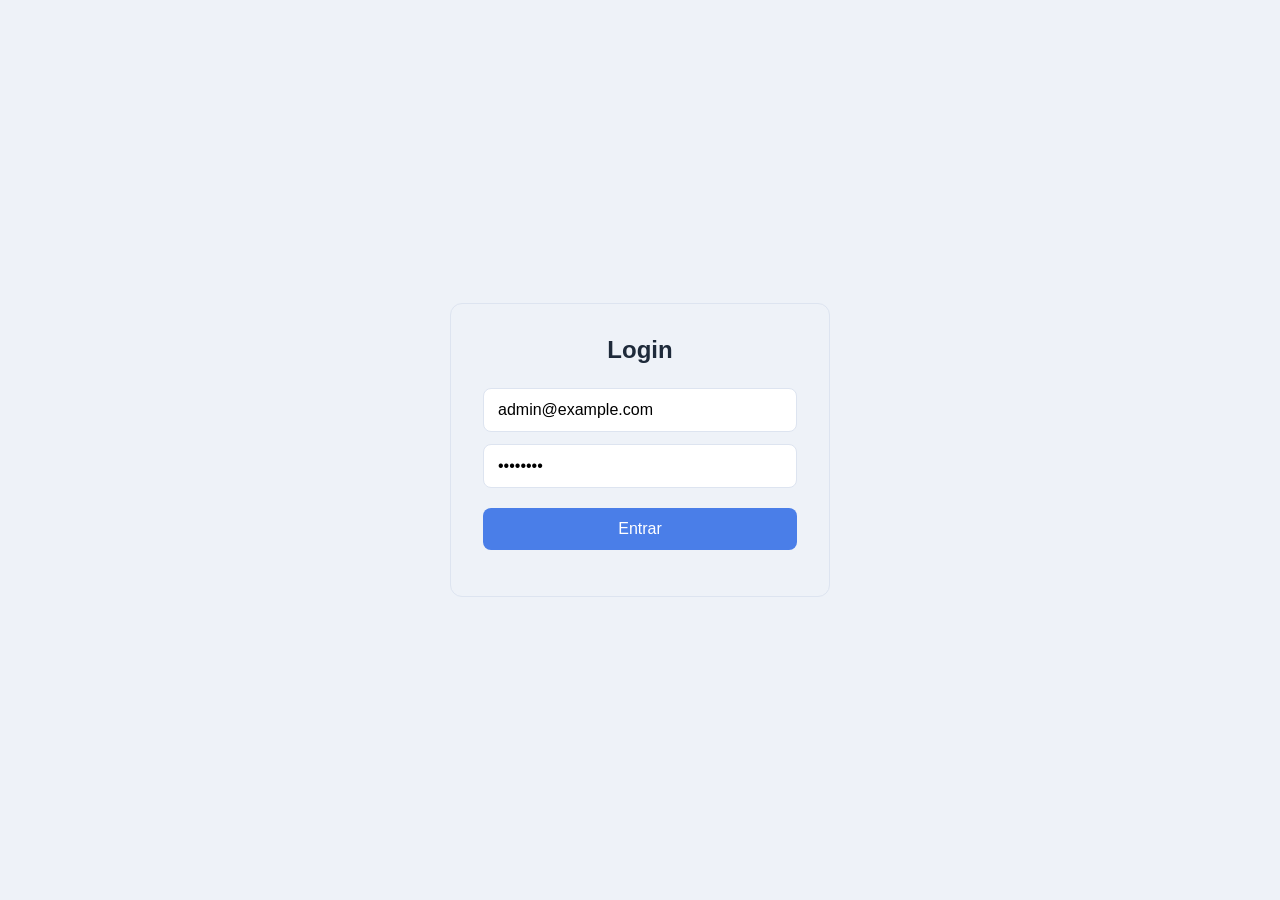
==== static/index.html @ 81b96a22 "feat: initial commit — Maggiore IA WebUI FastAPI backend com proxy para Ollama, autenticação JWT e f" ====
<!DOCTYPE html>
<html lang="pt-BR">
<head>
  <meta charset="UTF-8">
  <meta name="viewport" content="width=device-width, initial-scale=1.0">
  <title>SaaS IA — Chat</title>
  <link rel="stylesheet" href="/static/css/style.css">
</head>
<body>
  <div id="app">
    <div id="login-section">
      <div class="login-box">
        <h2>Login</h2>
        <form id="login-form">
          <input type="email" id="email" placeholder="Email" value="admin@example.com" required>
          <input type="password" id="password" placeholder="Senha" value="admin123" required>
          <button type="submit">Entrar</button>
        </form>
        <p id="login-error" class="login-error"></p>
      </div>
    </div>

    <div id="chat-section">
      <header class="app-header">
        <h1>SaaS IA — Chat</h1>
        <div class="user-info">
          <span>Logado como <strong id="user-email"></strong></span>
          <button type="button" id="logout">Sair</button>
        </div>
      </header>

      <main class="chat-main">
        <div class="chat-toolbar">
          <label>
            Modelo:
            <select id="model-select"></select>
          </label>
          <label>
            Temperatura:
            <input type="range" id="temperature-slider" min="0" max="1" step="0.1" value="0.7">
            <span id="temp-value">0.7</span>
          </label>
        </div>

        <div id="chat-log"></div>

        <p id="thinking" class="thinking" style="display: none;">IA está respondendo…</p>
        <p id="api-error" class="api-error"></p>

        <div class="chat-input-area">
          <form id="chat-form">
            <textarea id="message-input" placeholder="Digite sua mensagem..." rows="1"></textarea>
            <button type="submit" id="btn-enviar">Enviar</button>
          </form>
        </div>
      </main>
    </div>
  </div>

  <script src="/static/js/app.js"></script>
</body>
</html>
---- static/css/style.css ----
/* Layout legado (index.html) — mantido para compatibilidade */
:root {
  --bg-main: #eef2f8;
  --bg-sidebar: #f7f7f8;
  --bg-msg-user: #c7d8f8;
  --bg-msg-assistant: #eef2f8;
  --border: #dde4f0;
  --text: #1e2a3a;
  --text-muted: #6b7b96;
  --accent: #4a7ee8;
  --accent-hover: #3366d6;
  --input-bg: #ffffff;
}

* {
  box-sizing: border-box;
}

body {
  margin: 0;
  font-family: -apple-system, BlinkMacSystemFont, 'Segoe UI', Roboto, sans-serif;
  background: var(--bg-main);
  color: var(--text);
  min-height: 100vh;
  overflow-x: hidden;
}

/* Header */
.app-header {
  display: flex;
  align-items: center;
  justify-content: space-between;
  padding: 12px 20px;
  border-bottom: 1px solid var(--border);
  background: var(--bg-main);
}

.app-header h1 {
  margin: 0;
  font-size: 1.25rem;
  font-weight: 600;
}

.app-header .user-info {
  display: flex;
  align-items: center;
  gap: 12px;
}

.app-header .user-info span {
  color: var(--text-muted);
  font-size: 0.9rem;
}

.app-header button {
  padding: 6px 14px;
  border: 1px solid var(--border);
  border-radius: 6px;
  background: transparent;
  cursor: pointer;
  font-size: 0.9rem;
}

.app-header button:hover {
  background: var(--bg-msg-user);
}

/* Login */
#login-section {
  display: flex;
  flex-direction: column;
  align-items: center;
  justify-content: center;
  min-height: 100vh;
  padding: 24px;
}

.login-box {
  width: 100%;
  max-width: 380px;
  padding: 32px;
  border: 1px solid var(--border);
  border-radius: 12px;
  background: var(--bg-main);
}

.login-box h2 {
  margin: 0 0 24px;
  font-size: 1.5rem;
  text-align: center;
}

.login-box input {
  width: 100%;
  padding: 12px 14px;
  margin-bottom: 12px;
  border: 1px solid var(--border);
  border-radius: 8px;
  font-size: 1rem;
}

.login-box input:focus {
  outline: none;
  border-color: var(--accent);
}

.login-box button {
  width: 100%;
  padding: 12px;
  margin-top: 8px;
  border: none;
  border-radius: 8px;
  background: var(--accent);
  color: white;
  font-size: 1rem;
  font-weight: 500;
  cursor: pointer;
}

.login-box button:hover {
  background: var(--accent-hover);
}

.login-box .login-error {
  margin-top: 12px;
  color: #c41e3a;
  font-size: 0.9rem;
}

/* Chat layout */
#chat-section {
  display: flex;
  flex-direction: column;
  height: 100vh;
  overflow: hidden;
}

.chat-main {
  flex: 1;
  display: flex;
  flex-direction: column;
  min-height: 0;
  max-width: 768px;
  margin: 0 auto;
  width: 100%;
  padding: 0 24px;
  overflow: hidden;
}

.chat-toolbar {
  display: flex;
  align-items: center;
  gap: 20px;
  padding: 12px 0;
  border-bottom: 1px solid var(--border);
  flex-wrap: wrap;
}

.chat-toolbar label {
  display: flex;
  align-items: center;
  gap: 8px;
  font-size: 0.9rem;
}

.chat-toolbar select {
  padding: 6px 10px;
  border: 1px solid var(--border);
  border-radius: 6px;
  font-size: 0.9rem;
}

.chat-toolbar input[type="range"] {
  width: 100px;
}

#chat-log {
  flex: 1;
  min-height: 0;
  overflow-y: auto;
  overflow-x: hidden;
  padding: 24px 0;
}

.chat-msg {
  display: flex;
  flex-direction: column;
  padding: 16px 0;
  border-bottom: 1px solid var(--border);
}

.chat-msg:last-child {
  border-bottom: none;
}

.chat-msg.user {
  background: var(--bg-msg-user);
  margin: 0 -24px;
  padding: 16px 24px;
}

.chat-msg strong {
  font-size: 0.85rem;
  color: var(--text-muted);
  margin-bottom: 6px;
}

.chat-msg .content {
  white-space: pre-wrap;
  word-wrap: break-word;
  overflow-wrap: break-word;
  line-height: 1.5;
  max-width: 100%;
}

.thinking {
  padding: 8px 0;
  color: var(--text-muted);
  font-style: italic;
  font-size: 0.9rem;
}

.api-error {
  color: #c41e3a;
  font-size: 0.9rem;
  padding: 8px 0;
}

.chat-input-area {
  padding: 20px 0 24px;
  border-top: 1px solid var(--border);
}

.chat-input-area form {
  display: flex;
  gap: 12px;
  align-items: flex-end;
}

.chat-input-area textarea {
  flex: 1;
  min-height: 52px;
  max-height: 200px;
  padding: 12px 16px;
  border: 1px solid var(--border);
  border-radius: 12px;
  font-size: 1rem;
  font-family: inherit;
  resize: none;
}

.chat-input-area textarea:focus {
  outline: none;
  border-color: var(--accent);
}

.chat-input-area button {
  padding: 12px 24px;
  border: none;
  border-radius: 12px;
  background: var(--accent);
  color: white;
  font-size: 1rem;
  font-weight: 500;
  cursor: pointer;
}

.chat-input-area button:hover:not(:disabled) {
  background: var(--accent-hover);
}

.chat-input-area button:disabled {
  opacity: 0.6;
  cursor: not-allowed;
}
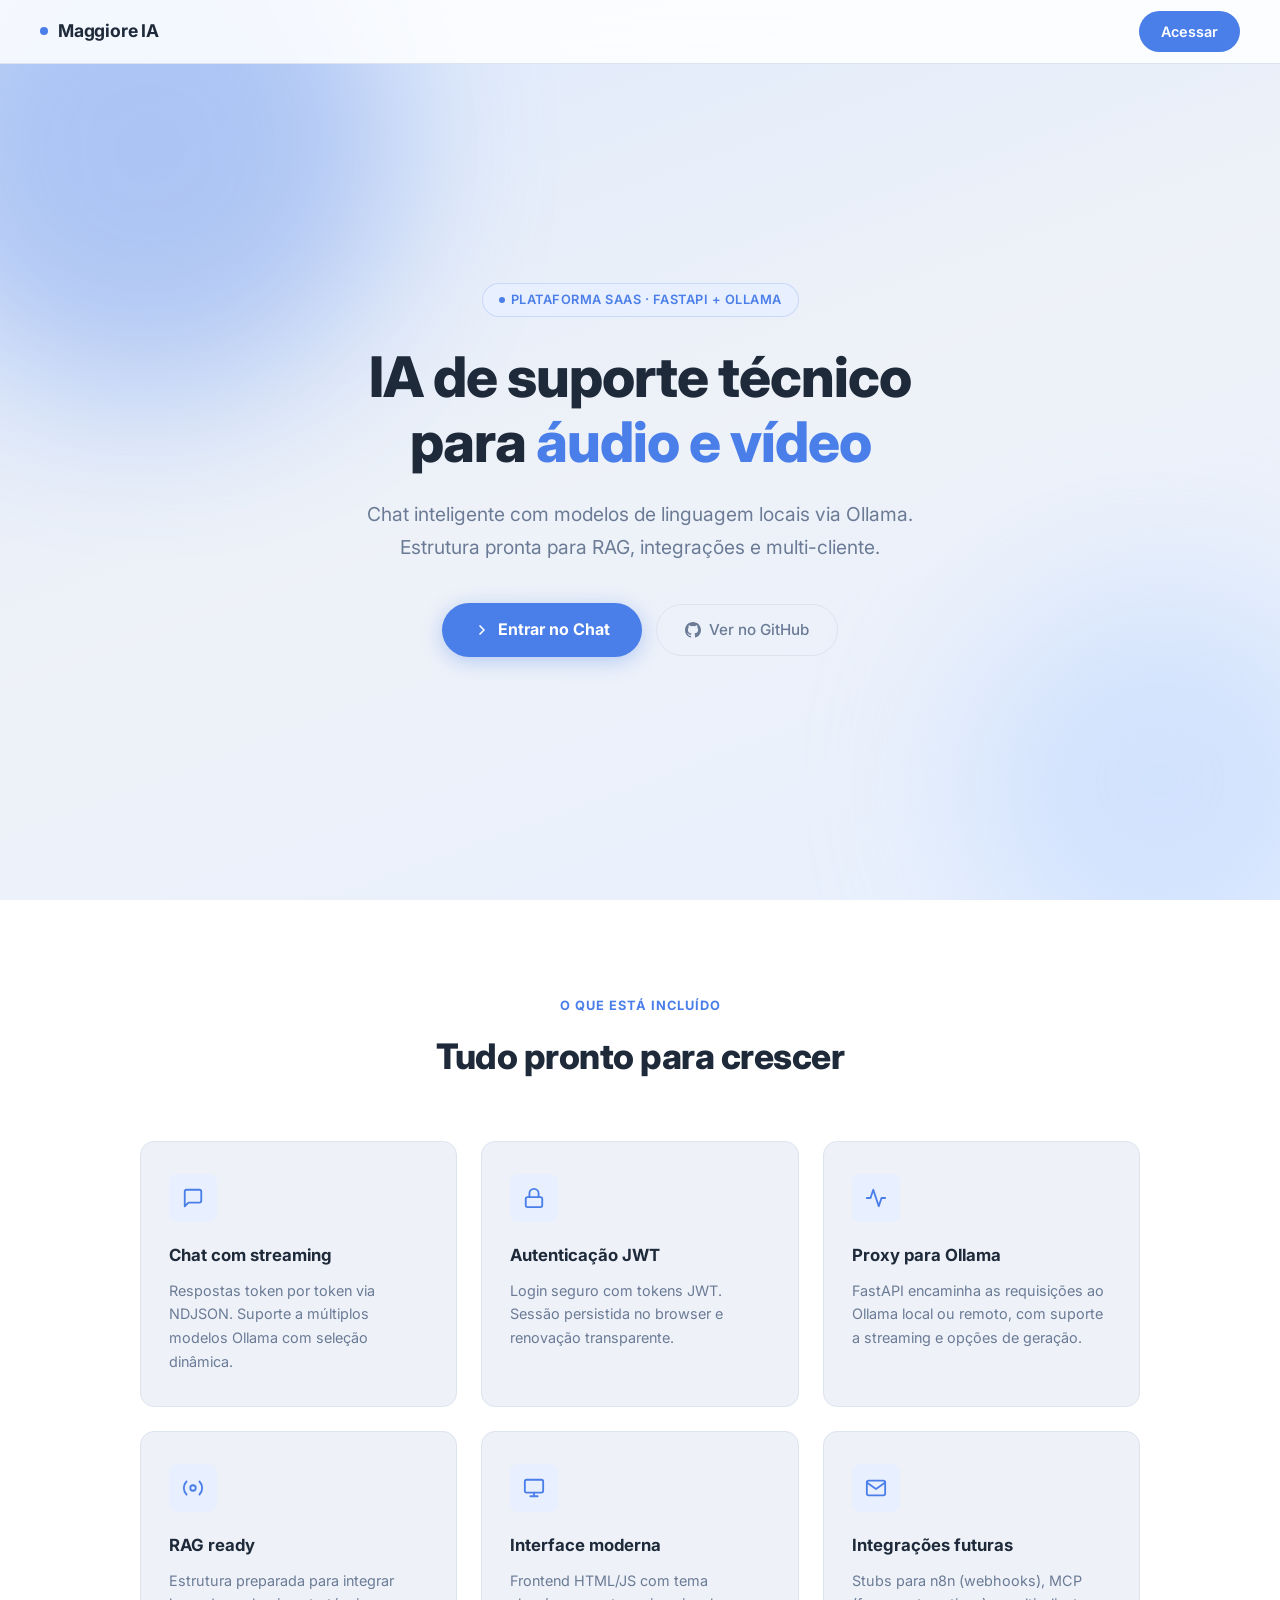
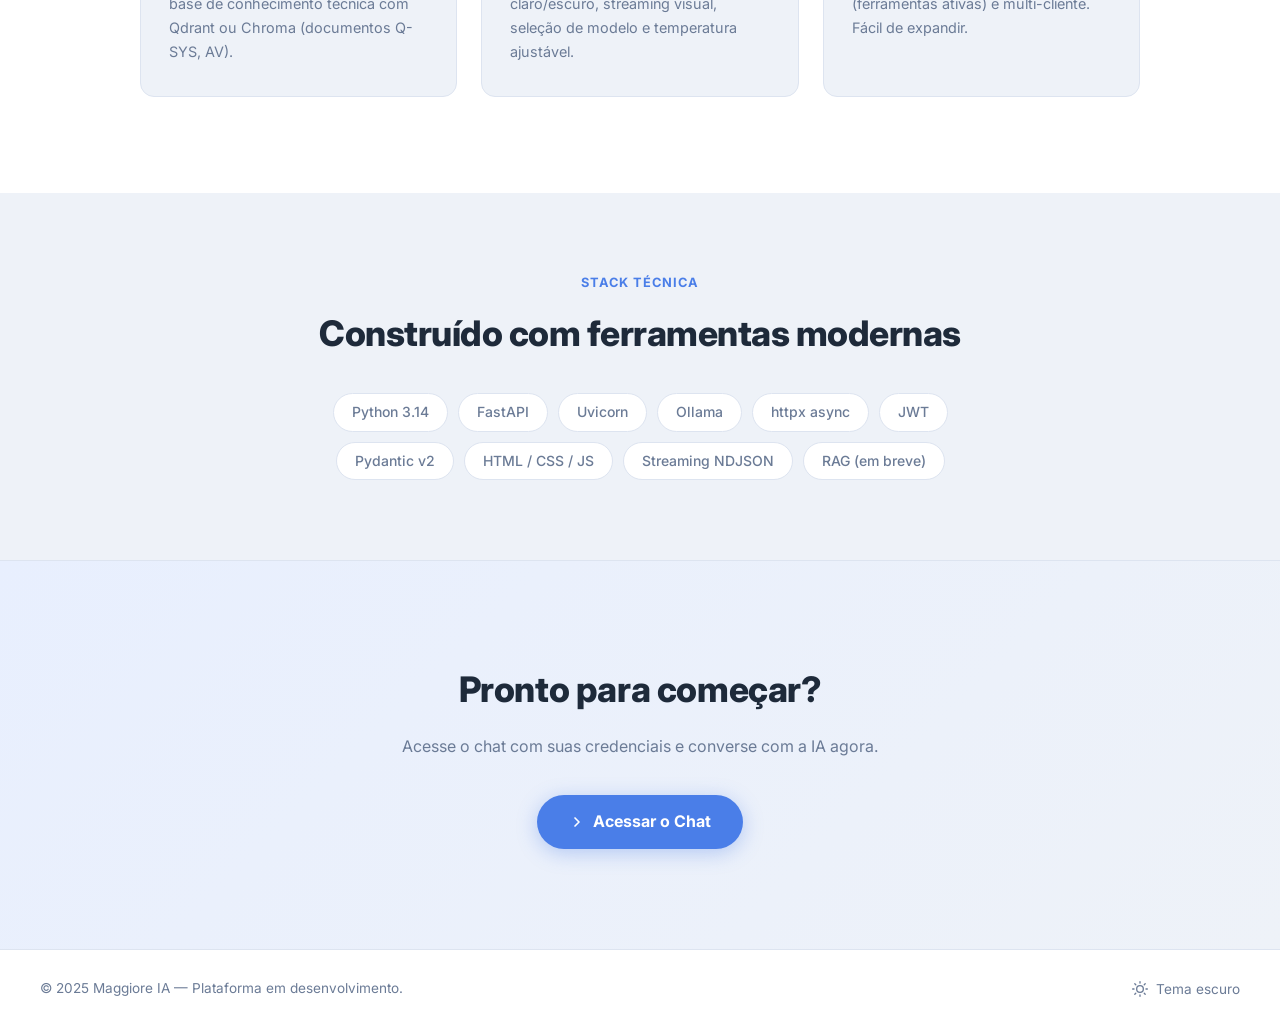
==== commit 8a57ccd0: "feat: textarea auto-expand e landing page - Textarea do chat expande automaticamente conforme o cont" ====
--- a/static/index.html
+++ b/static/index.html
@@ -3,60 +3,547 @@
 <head>
   <meta charset="UTF-8">
   <meta name="viewport" content="width=device-width, initial-scale=1.0">
-  <title>SaaS IA — Chat</title>
-  <link rel="stylesheet" href="/static/css/style.css">
+  <title>Maggiore IA — Suporte Técnico Inteligente</title>
+  <link rel="stylesheet" href="/static/css/base.css">
+  <style>
+    /* ── Landing exclusivo ── */
+    body {
+      background: var(--bg-page);
+      overflow-x: hidden;
+    }
+
+    /* Aplica tema salvo antes de renderizar */
+
+    /* ── Navbar ── */
+    .lp-nav {
+      position: fixed;
+      top: 0; left: 0; right: 0;
+      z-index: 100;
+      display: flex;
+      align-items: center;
+      justify-content: space-between;
+      padding: 0 40px;
+      height: 64px;
+      background: rgba(255,255,255,0.85);
+      backdrop-filter: blur(12px);
+      border-bottom: 1px solid var(--border);
+    }
+
+    [data-theme="dark"] .lp-nav {
+      background: rgba(31, 41, 55, 0.85);
+    }
+
+    .lp-nav-logo {
+      font-size: 1.1rem;
+      font-weight: 700;
+      color: var(--text);
+      letter-spacing: -0.2px;
+      display: flex;
+      align-items: center;
+      gap: 10px;
+    }
+
+    .lp-nav-logo .logo-dot {
+      width: 8px;
+      height: 8px;
+      border-radius: 50%;
+      background: var(--accent);
+      display: inline-block;
+    }
+
+    .lp-nav a.btn-nav {
+      padding: 9px 22px;
+      border-radius: var(--radius-full);
+      background: var(--accent);
+      color: white;
+      font-size: 0.9rem;
+      font-weight: 600;
+      text-decoration: none;
+      transition: background 0.2s, transform 0.1s;
+    }
+
+    .lp-nav a.btn-nav:hover {
+      background: var(--accent-hover);
+    }
+
+    /* ── Hero ── */
+    .lp-hero {
+      min-height: 100vh;
+      display: flex;
+      align-items: center;
+      justify-content: center;
+      text-align: center;
+      padding: 100px 24px 60px;
+      background: linear-gradient(160deg, #dce8fc 0%, var(--bg-page) 50%, #e8f0fe 100%);
+      position: relative;
+      overflow: hidden;
+    }
+
+    [data-theme="dark"] .lp-hero {
+      background: linear-gradient(160deg, #0f172a 0%, #111827 50%, #1e293b 100%);
+    }
+
+    /* Círculos decorativos */
+    .lp-hero::before,
+    .lp-hero::after {
+      content: '';
+      position: absolute;
+      border-radius: 50%;
+      filter: blur(80px);
+      opacity: 0.35;
+      pointer-events: none;
+    }
+
+    .lp-hero::before {
+      width: 500px; height: 500px;
+      background: var(--accent);
+      top: -100px; left: -100px;
+    }
+
+    .lp-hero::after {
+      width: 400px; height: 400px;
+      background: #a5c8ff;
+      bottom: -80px; right: -80px;
+    }
+
+    [data-theme="dark"] .lp-hero::after {
+      background: #1e3a5f;
+    }
+
+    .lp-hero-inner {
+      position: relative;
+      max-width: 760px;
+      z-index: 1;
+    }
+
+    .lp-badge {
+      display: inline-flex;
+      align-items: center;
+      gap: 6px;
+      padding: 6px 16px;
+      border-radius: var(--radius-full);
+      background: var(--accent-soft);
+      color: var(--accent);
+      font-size: 0.8rem;
+      font-weight: 600;
+      letter-spacing: 0.5px;
+      text-transform: uppercase;
+      margin-bottom: 28px;
+      border: 1px solid rgba(74, 126, 232, 0.2);
+    }
+
+    .lp-badge-dot {
+      width: 6px; height: 6px;
+      border-radius: 50%;
+      background: var(--accent);
+      animation: pulse 2s ease-in-out infinite;
+    }
+
+    @keyframes pulse {
+      0%, 100% { opacity: 1; transform: scale(1); }
+      50%       { opacity: 0.5; transform: scale(0.8); }
+    }
+
+    .lp-hero h1 {
+      font-size: clamp(2.2rem, 5vw, 3.5rem);
+      font-weight: 800;
+      line-height: 1.15;
+      letter-spacing: -1px;
+      color: var(--text);
+      margin-bottom: 24px;
+    }
+
+    .lp-hero h1 .highlight {
+      color: var(--accent);
+    }
+
+    .lp-hero p.lead {
+      font-size: clamp(1rem, 2vw, 1.2rem);
+      color: var(--text-muted);
+      line-height: 1.7;
+      max-width: 560px;
+      margin: 0 auto 40px;
+    }
+
+    .lp-cta-group {
+      display: flex;
+      align-items: center;
+      justify-content: center;
+      gap: 14px;
+      flex-wrap: wrap;
+    }
+
+    .btn-primary {
+      display: inline-flex;
+      align-items: center;
+      gap: 8px;
+      padding: 14px 32px;
+      border-radius: var(--radius-full);
+      background: var(--accent);
+      color: white;
+      font-size: 1rem;
+      font-weight: 700;
+      text-decoration: none;
+      box-shadow: 0 4px 20px rgba(74, 126, 232, 0.35);
+      transition: background 0.2s, transform 0.15s, box-shadow 0.2s;
+    }
+
+    .btn-primary:hover {
+      background: var(--accent-hover);
+      transform: translateY(-2px);
+      box-shadow: 0 8px 28px rgba(74, 126, 232, 0.4);
+    }
+
+    .btn-primary svg { flex-shrink: 0; }
+
+    .btn-outline {
+      display: inline-flex;
+      align-items: center;
+      gap: 8px;
+      padding: 13px 28px;
+      border-radius: var(--radius-full);
+      border: 1.5px solid var(--border);
+      color: var(--text-muted);
+      font-size: 0.95rem;
+      font-weight: 500;
+      text-decoration: none;
+      transition: border-color 0.2s, color 0.2s, background 0.2s;
+    }
+
+    .btn-outline:hover {
+      border-color: var(--accent);
+      color: var(--accent);
+      background: var(--accent-soft);
+    }
+
+    /* ── Features ── */
+    .lp-features {
+      padding: 96px 24px;
+      background: var(--bg-card);
+    }
+
+    [data-theme="dark"] .lp-features {
+      background: #1f2937;
+    }
+
+    .lp-section-label {
+      font-size: 0.8rem;
+      font-weight: 700;
+      letter-spacing: 1px;
+      text-transform: uppercase;
+      color: var(--accent);
+      text-align: center;
+      margin-bottom: 12px;
+    }
+
+    .lp-section-title {
+      font-size: clamp(1.6rem, 3vw, 2.2rem);
+      font-weight: 800;
+      text-align: center;
+      color: var(--text);
+      letter-spacing: -0.5px;
+      margin-bottom: 56px;
+    }
+
+    .lp-grid {
+      display: grid;
+      grid-template-columns: repeat(auto-fit, minmax(280px, 1fr));
+      gap: 24px;
+      max-width: 1000px;
+      margin: 0 auto;
+    }
+
+    .lp-card {
+      padding: 32px 28px;
+      background: var(--bg-page);
+      border: 1.5px solid var(--border);
+      border-radius: var(--radius-md);
+      transition: border-color 0.2s, box-shadow 0.2s, transform 0.2s;
+    }
+
+    [data-theme="dark"] .lp-card {
+      background: #111827;
+    }
+
+    .lp-card:hover {
+      border-color: var(--border-focus);
+      box-shadow: var(--shadow-md);
+      transform: translateY(-3px);
+    }
+
+    .lp-card-icon {
+      width: 48px; height: 48px;
+      border-radius: var(--radius-sm);
+      background: var(--accent-soft);
+      display: flex;
+      align-items: center;
+      justify-content: center;
+      margin-bottom: 20px;
+      color: var(--accent);
+    }
+
+    .lp-card h3 {
+      font-size: 1.05rem;
+      font-weight: 700;
+      color: var(--text);
+      margin-bottom: 10px;
+    }
+
+    .lp-card p {
+      font-size: 0.9rem;
+      color: var(--text-muted);
+      line-height: 1.65;
+    }
+
+    /* ── Stack ── */
+    .lp-stack {
+      padding: 80px 24px;
+      text-align: center;
+      background: var(--bg-page);
+    }
+
+    .lp-stack-pills {
+      display: flex;
+      flex-wrap: wrap;
+      gap: 10px;
+      justify-content: center;
+      max-width: 640px;
+      margin: 0 auto;
+    }
+
+    .pill {
+      padding: 7px 18px;
+      border-radius: var(--radius-full);
+      background: var(--bg-card);
+      border: 1.5px solid var(--border);
+      font-size: 0.875rem;
+      font-weight: 500;
+      color: var(--text-muted);
+    }
+
+    [data-theme="dark"] .pill {
+      background: #1f2937;
+    }
+
+    /* ── CTA final ── */
+    .lp-cta {
+      padding: 100px 24px;
+      text-align: center;
+      background: linear-gradient(135deg, var(--accent-soft) 0%, var(--bg-page) 100%);
+      border-top: 1.5px solid var(--border);
+    }
+
+    [data-theme="dark"] .lp-cta {
+      background: linear-gradient(135deg, #1e3a5f 0%, #111827 100%);
+    }
+
+    .lp-cta h2 {
+      font-size: clamp(1.6rem, 3vw, 2.2rem);
+      font-weight: 800;
+      color: var(--text);
+      margin-bottom: 16px;
+      letter-spacing: -0.4px;
+    }
+
+    .lp-cta p {
+      font-size: 1rem;
+      color: var(--text-muted);
+      margin-bottom: 36px;
+    }
+
+    /* ── Footer ── */
+    .lp-footer {
+      padding: 28px 40px;
+      border-top: 1px solid var(--border);
+      display: flex;
+      align-items: center;
+      justify-content: space-between;
+      flex-wrap: wrap;
+      gap: 12px;
+      background: var(--bg-card);
+    }
+
+    [data-theme="dark"] .lp-footer {
+      background: #1f2937;
+    }
+
+    .lp-footer p {
+      font-size: 0.85rem;
+      color: var(--text-muted);
+    }
+
+    .lp-footer .theme-toggle {
+      display: flex;
+      align-items: center;
+      gap: 8px;
+      font-size: 0.85rem;
+      color: var(--text-muted);
+      cursor: pointer;
+      background: none;
+      border: none;
+      font-family: var(--font);
+    }
+
+    .lp-footer .theme-toggle:hover { color: var(--accent); }
+
+    @media (max-width: 640px) {
+      .lp-nav { padding: 0 20px; }
+      .lp-nav-logo span:not(.logo-dot) { display: none; }
+      .lp-hero { padding: 90px 20px 50px; }
+      .lp-features, .lp-stack, .lp-cta { padding: 64px 20px; }
+      .lp-footer { padding: 20px; flex-direction: column; align-items: flex-start; }
+    }
+  </style>
 </head>
 <body>
-  <div id="app">
-    <div id="login-section">
-      <div class="login-box">
-        <h2>Login</h2>
-        <form id="login-form">
-          <input type="email" id="email" placeholder="Email" value="admin@example.com" required>
-          <input type="password" id="password" placeholder="Senha" value="admin123" required>
-          <button type="submit">Entrar</button>
-        </form>
-        <p id="login-error" class="login-error"></p>
-      </div>
+
+  <!-- Navbar -->
+  <nav class="lp-nav">
+    <div class="lp-nav-logo">
+      <span class="logo-dot"></span>
+      <span>Maggiore IA</span>
     </div>
-
-    <div id="chat-section">
-      <header class="app-header">
-        <h1>SaaS IA — Chat</h1>
-        <div class="user-info">
-          <span>Logado como <strong id="user-email"></strong></span>
-          <button type="button" id="logout">Sair</button>
+    <a href="/static/login.html" class="btn-nav">Acessar</a>
+  </nav>
+
+  <!-- Hero -->
+  <section class="lp-hero">
+    <div class="lp-hero-inner">
+      <div class="lp-badge">
+        <span class="lp-badge-dot"></span>
+        Plataforma SaaS · FastAPI + Ollama
+      </div>
+      <h1>
+        IA de suporte técnico<br>
+        para <span class="highlight">áudio e vídeo</span>
+      </h1>
+      <p class="lead">
+        Chat inteligente com modelos de linguagem locais via Ollama.
+        Estrutura pronta para RAG, integrações e multi-cliente.
+      </p>
+      <div class="lp-cta-group">
+        <a href="/static/login.html" class="btn-primary">
+          <svg width="16" height="16" viewBox="0 0 24 24" fill="none" stroke="currentColor" stroke-width="2.5" stroke-linecap="round" stroke-linejoin="round"><polyline points="9 18 15 12 9 6"/></svg>
+          Entrar no Chat
+        </a>
+        <a href="https://github.com/caiomaggiore/Maggiore-IA-WebUI" target="_blank" rel="noopener" class="btn-outline">
+          <svg width="16" height="16" viewBox="0 0 24 24" fill="currentColor"><path d="M12 0C5.37 0 0 5.37 0 12c0 5.3 3.44 9.8 8.21 11.39.6.11.82-.26.82-.58v-2.03c-3.34.73-4.04-1.61-4.04-1.61-.55-1.39-1.34-1.76-1.34-1.76-1.09-.75.08-.73.08-.73 1.2.08 1.84 1.24 1.84 1.24 1.07 1.83 2.81 1.3 3.5.99.11-.78.42-1.3.76-1.6-2.67-.3-5.47-1.33-5.47-5.93 0-1.31.47-2.38 1.24-3.22-.13-.3-.54-1.52.12-3.17 0 0 1.01-.32 3.3 1.23a11.5 11.5 0 0 1 3-.4c1.02 0 2.04.14 3 .4 2.29-1.55 3.3-1.23 3.3-1.23.66 1.65.24 2.87.12 3.17.77.84 1.24 1.91 1.24 3.22 0 4.61-2.81 5.63-5.48 5.92.43.37.81 1.1.81 2.22v3.29c0 .32.22.7.83.58C20.57 21.8 24 17.3 24 12c0-6.63-5.37-12-12-12z"/></svg>
+          Ver no GitHub
+        </a>
+      </div>
+    </div>
+  </section>
+
+  <!-- Features -->
+  <section class="lp-features">
+    <p class="lp-section-label">O que está incluído</p>
+    <h2 class="lp-section-title">Tudo pronto para crescer</h2>
+    <div class="lp-grid">
+      <div class="lp-card">
+        <div class="lp-card-icon">
+          <svg width="22" height="22" viewBox="0 0 24 24" fill="none" stroke="currentColor" stroke-width="2" stroke-linecap="round" stroke-linejoin="round"><path d="M21 15a2 2 0 0 1-2 2H7l-4 4V5a2 2 0 0 1 2-2h14a2 2 0 0 1 2 2z"/></svg>
         </div>
-      </header>
-
-      <main class="chat-main">
-        <div class="chat-toolbar">
-          <label>
-            Modelo:
-            <select id="model-select"></select>
-          </label>
-          <label>
-            Temperatura:
-            <input type="range" id="temperature-slider" min="0" max="1" step="0.1" value="0.7">
-            <span id="temp-value">0.7</span>
-          </label>
+        <h3>Chat com streaming</h3>
+        <p>Respostas token por token via NDJSON. Suporte a múltiplos modelos Ollama com seleção dinâmica.</p>
+      </div>
+      <div class="lp-card">
+        <div class="lp-card-icon">
+          <svg width="22" height="22" viewBox="0 0 24 24" fill="none" stroke="currentColor" stroke-width="2" stroke-linecap="round" stroke-linejoin="round"><rect x="3" y="11" width="18" height="11" rx="2" ry="2"/><path d="M7 11V7a5 5 0 0 1 10 0v4"/></svg>
         </div>
-
-        <div id="chat-log"></div>
-
-        <p id="thinking" class="thinking" style="display: none;">IA está respondendo…</p>
-        <p id="api-error" class="api-error"></p>
-
-        <div class="chat-input-area">
-          <form id="chat-form">
-            <textarea id="message-input" placeholder="Digite sua mensagem..." rows="1"></textarea>
-            <button type="submit" id="btn-enviar">Enviar</button>
-          </form>
+        <h3>Autenticação JWT</h3>
+        <p>Login seguro com tokens JWT. Sessão persistida no browser e renovação transparente.</p>
+      </div>
+      <div class="lp-card">
+        <div class="lp-card-icon">
+          <svg width="22" height="22" viewBox="0 0 24 24" fill="none" stroke="currentColor" stroke-width="2" stroke-linecap="round" stroke-linejoin="round"><polyline points="22 12 18 12 15 21 9 3 6 12 2 12"/></svg>
         </div>
-      </main>
+        <h3>Proxy para Ollama</h3>
+        <p>FastAPI encaminha as requisições ao Ollama local ou remoto, com suporte a streaming e opções de geração.</p>
+      </div>
+      <div class="lp-card">
+        <div class="lp-card-icon">
+          <svg width="22" height="22" viewBox="0 0 24 24" fill="none" stroke="currentColor" stroke-width="2" stroke-linecap="round" stroke-linejoin="round"><circle cx="12" cy="12" r="3"/><path d="M19.07 4.93a10 10 0 0 1 0 14.14M4.93 4.93a10 10 0 0 0 0 14.14"/></svg>
+        </div>
+        <h3>RAG ready</h3>
+        <p>Estrutura preparada para integrar base de conhecimento técnica com Qdrant ou Chroma (documentos Q-SYS, AV).</p>
+      </div>
+      <div class="lp-card">
+        <div class="lp-card-icon">
+          <svg width="22" height="22" viewBox="0 0 24 24" fill="none" stroke="currentColor" stroke-width="2" stroke-linecap="round" stroke-linejoin="round"><rect x="2" y="3" width="20" height="14" rx="2"/><path d="M8 21h8M12 17v4"/></svg>
+        </div>
+        <h3>Interface moderna</h3>
+        <p>Frontend HTML/JS com tema claro/escuro, streaming visual, seleção de modelo e temperatura ajustável.</p>
+      </div>
+      <div class="lp-card">
+        <div class="lp-card-icon">
+          <svg width="22" height="22" viewBox="0 0 24 24" fill="none" stroke="currentColor" stroke-width="2" stroke-linecap="round" stroke-linejoin="round"><path d="M4 4h16c1.1 0 2 .9 2 2v12c0 1.1-.9 2-2 2H4c-1.1 0-2-.9-2-2V6c0-1.1.9-2 2-2z"/><polyline points="22,6 12,13 2,6"/></svg>
+        </div>
+        <h3>Integrações futuras</h3>
+        <p>Stubs para n8n (webhooks), MCP (ferramentas ativas) e multi-cliente. Fácil de expandir.</p>
+      </div>
     </div>
-  </div>
-
-  <script src="/static/js/app.js"></script>
+  </section>
+
+  <!-- Stack -->
+  <section class="lp-stack">
+    <p class="lp-section-label">Stack técnica</p>
+    <h2 class="lp-section-title" style="margin-bottom:32px;">Construído com ferramentas modernas</h2>
+    <div class="lp-stack-pills">
+      <span class="pill">Python 3.14</span>
+      <span class="pill">FastAPI</span>
+      <span class="pill">Uvicorn</span>
+      <span class="pill">Ollama</span>
+      <span class="pill">httpx async</span>
+      <span class="pill">JWT</span>
+      <span class="pill">Pydantic v2</span>
+      <span class="pill">HTML / CSS / JS</span>
+      <span class="pill">Streaming NDJSON</span>
+      <span class="pill">RAG (em breve)</span>
+    </div>
+  </section>
+
+  <!-- CTA final -->
+  <section class="lp-cta">
+    <h2>Pronto para começar?</h2>
+    <p>Acesse o chat com suas credenciais e converse com a IA agora.</p>
+    <a href="/static/login.html" class="btn-primary">
+      <svg width="16" height="16" viewBox="0 0 24 24" fill="none" stroke="currentColor" stroke-width="2.5" stroke-linecap="round" stroke-linejoin="round"><polyline points="9 18 15 12 9 6"/></svg>
+      Acessar o Chat
+    </a>
+  </section>
+
+  <!-- Footer -->
+  <footer class="lp-footer">
+    <p>© 2025 Maggiore IA — Plataforma em desenvolvimento.</p>
+    <button class="theme-toggle" id="lp-theme-btn" aria-label="Alternar tema">
+      <svg id="lp-icon-sun" width="16" height="16" viewBox="0 0 24 24" fill="none" stroke="currentColor" stroke-width="2" stroke-linecap="round" stroke-linejoin="round"><circle cx="12" cy="12" r="5"/><line x1="12" y1="1" x2="12" y2="3"/><line x1="12" y1="21" x2="12" y2="23"/><line x1="4.22" y1="4.22" x2="5.64" y2="5.64"/><line x1="18.36" y1="18.36" x2="19.78" y2="19.78"/><line x1="1" y1="12" x2="3" y2="12"/><line x1="21" y1="12" x2="23" y2="12"/><line x1="4.22" y1="19.78" x2="5.64" y2="18.36"/><line x1="18.36" y1="5.64" x2="19.78" y2="4.22"/></svg>
+      <svg id="lp-icon-moon" width="16" height="16" viewBox="0 0 24 24" fill="none" stroke="currentColor" stroke-width="2" stroke-linecap="round" stroke-linejoin="round" style="display:none"><path d="M21 12.79A9 9 0 1 1 11.21 3 7 7 0 0 0 21 12.79z"/></svg>
+      <span id="lp-theme-label">Tema escuro</span>
+    </button>
+  </footer>
+
+  <script>
+    const THEME_KEY = 'maggiore_theme';
+
+    function applyTheme(theme) {
+      document.documentElement.setAttribute('data-theme', theme);
+      localStorage.setItem(THEME_KEY, theme);
+      const sun  = document.getElementById('lp-icon-sun');
+      const moon = document.getElementById('lp-icon-moon');
+      const label = document.getElementById('lp-theme-label');
+      if (sun)  sun.style.display  = theme === 'dark' ? 'none' : '';
+      if (moon) moon.style.display = theme === 'dark' ? '' : 'none';
+      if (label) label.textContent = theme === 'dark' ? 'Tema claro' : 'Tema escuro';
+    }
+
+    const saved = localStorage.getItem(THEME_KEY);
+    const prefersDark = window.matchMedia && window.matchMedia('(prefers-color-scheme: dark)').matches;
+    applyTheme(saved || (prefersDark ? 'dark' : 'light'));
+
+    document.getElementById('lp-theme-btn').addEventListener('click', function () {
+      const current = document.documentElement.getAttribute('data-theme');
+      applyTheme(current === 'dark' ? 'light' : 'dark');
+    });
+  </script>
 </body>
 </html>
--- a/static/css/base.css
+++ b/static/css/base.css
@@ -0,0 +1,179 @@
+/* base.css — estilos base, variáveis e login */
+@import url('https://fonts.googleapis.com/css2?family=Inter:wght@400;500;600;700&display=swap');
+
+:root {
+  /* Paleta pastel/azul */
+  --bg-page:         #eef2f8;
+  --bg-card:         #ffffff;
+  --bg-header:       #ffffff;
+  --bg-user-msg:     #c7d8f8;
+  --border:          #dde4f0;
+  --border-focus:    #7aa5e8;
+
+  --text:            #1e2a3a;
+  --text-muted:      #6b7b96;
+  --text-light:      #9aabc2;
+
+  --accent:          #4a7ee8;
+  --accent-hover:    #3366d6;
+  --accent-soft:     #e8effe;
+
+  --danger:          #e05a6b;
+  --danger-soft:     #fdf0f1;
+
+  --radius-sm:       8px;
+  --radius-md:       14px;
+  --radius-lg:       20px;
+  --radius-full:     9999px;
+
+  --shadow-sm:       0 1px 4px rgba(74, 126, 232, 0.08);
+  --shadow-md:       0 4px 16px rgba(74, 126, 232, 0.12);
+
+  --font:            'Inter', -apple-system, BlinkMacSystemFont, 'Segoe UI', sans-serif;
+}
+
+/* ── Tema escuro ──────────────────────────────────────────────────────────── */
+[data-theme="dark"] {
+  --bg-page:         #111827;
+  --bg-card:         #1f2937;
+  --bg-header:       #1f2937;
+  --bg-user-msg:     #1e3a5f;
+  --border:          #374151;
+  --border-focus:    #60a5fa;
+
+  --text:            #f1f5f9;
+  --text-muted:      #94a3b8;
+  --text-light:      #64748b;
+
+  --accent:          #60a5fa;
+  --accent-hover:    #3b82f6;
+  --accent-soft:     #1e3a5f;
+
+  --danger:          #f87171;
+  --danger-soft:     #2d1515;
+
+  --shadow-sm:       0 1px 4px rgba(0, 0, 0, 0.3);
+  --shadow-md:       0 4px 16px rgba(0, 0, 0, 0.4);
+}
+
+[data-theme="dark"] .login-page {
+  background: linear-gradient(145deg, #0f172a 0%, #111827 60%, #1e293b 100%);
+}
+
+*, *::before, *::after {
+  box-sizing: border-box;
+  margin: 0;
+  padding: 0;
+}
+
+body {
+  font-family: var(--font);
+  background: var(--bg-page);
+  color: var(--text);
+  line-height: 1.6;
+  -webkit-font-smoothing: antialiased;
+  min-height: 100vh;
+}
+
+/* ── Login ────────────────────────────────────────────────────────────────── */
+
+.login-page {
+  min-height: 100vh;
+  display: flex;
+  align-items: center;
+  justify-content: center;
+  padding: 24px;
+  background: linear-gradient(145deg, #dce8fc 0%, #eef2f8 60%, #e8f0fe 100%);
+}
+
+.login-box {
+  width: 100%;
+  max-width: 420px;
+  padding: 44px 40px;
+  background: var(--bg-card);
+  border-radius: var(--radius-lg);
+  box-shadow: var(--shadow-md);
+}
+
+.login-box h1 {
+  font-size: 1.75rem;
+  font-weight: 700;
+  color: var(--text);
+  text-align: center;
+  letter-spacing: -0.3px;
+}
+
+.login-box .subtitle {
+  margin-top: 6px;
+  margin-bottom: 32px;
+  font-size: 0.95rem;
+  color: var(--text-muted);
+  text-align: center;
+}
+
+.login-box input {
+  width: 100%;
+  padding: 14px 16px;
+  margin-bottom: 14px;
+  border: 1.5px solid var(--border);
+  border-radius: var(--radius-sm);
+  font-size: 0.975rem;
+  font-family: var(--font);
+  color: var(--text);
+  background: var(--bg-page);
+  transition: border-color 0.2s, box-shadow 0.2s;
+}
+
+.login-box input:focus {
+  outline: none;
+  border-color: var(--border-focus);
+  box-shadow: 0 0 0 3px rgba(74, 126, 232, 0.12);
+  background: var(--bg-card);
+}
+
+.login-box input::placeholder {
+  color: var(--text-light);
+}
+
+.login-box button[type="submit"] {
+  width: 100%;
+  padding: 14px;
+  margin-top: 4px;
+  border: none;
+  border-radius: var(--radius-sm);
+  background: var(--accent);
+  color: white;
+  font-size: 1rem;
+  font-weight: 600;
+  font-family: var(--font);
+  cursor: pointer;
+  letter-spacing: 0.2px;
+  transition: background 0.2s, transform 0.1s;
+}
+
+.login-box button[type="submit"]:hover {
+  background: var(--accent-hover);
+}
+
+.login-box button[type="submit"]:active {
+  transform: scale(0.99);
+}
+
+.login-box button[type="submit"]:disabled {
+  opacity: 0.65;
+  cursor: not-allowed;
+}
+
+.login-error {
+  margin-top: 14px;
+  padding: 10px 14px;
+  font-size: 0.875rem;
+  color: var(--danger);
+  background: var(--danger-soft);
+  border-radius: var(--radius-sm);
+  border-left: 3px solid var(--danger);
+}
+
+.login-error:empty {
+  display: none;
+}
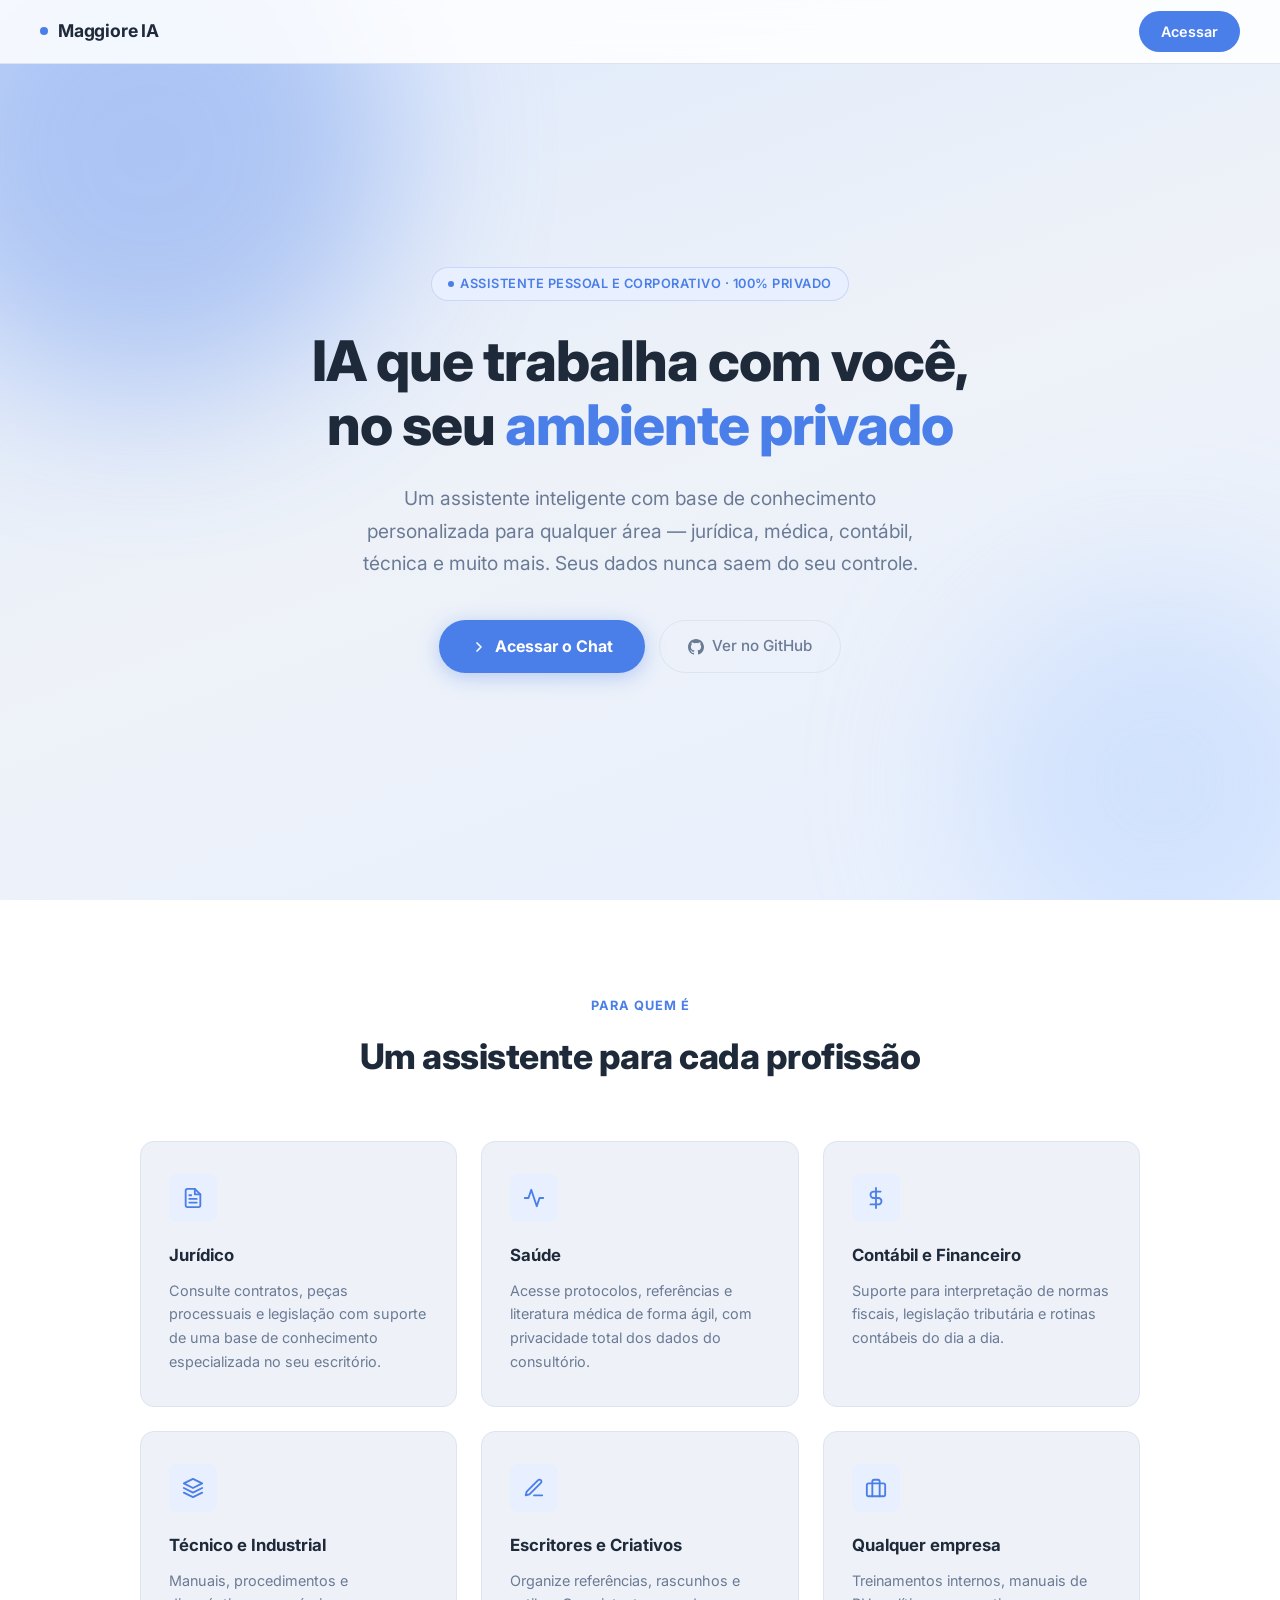
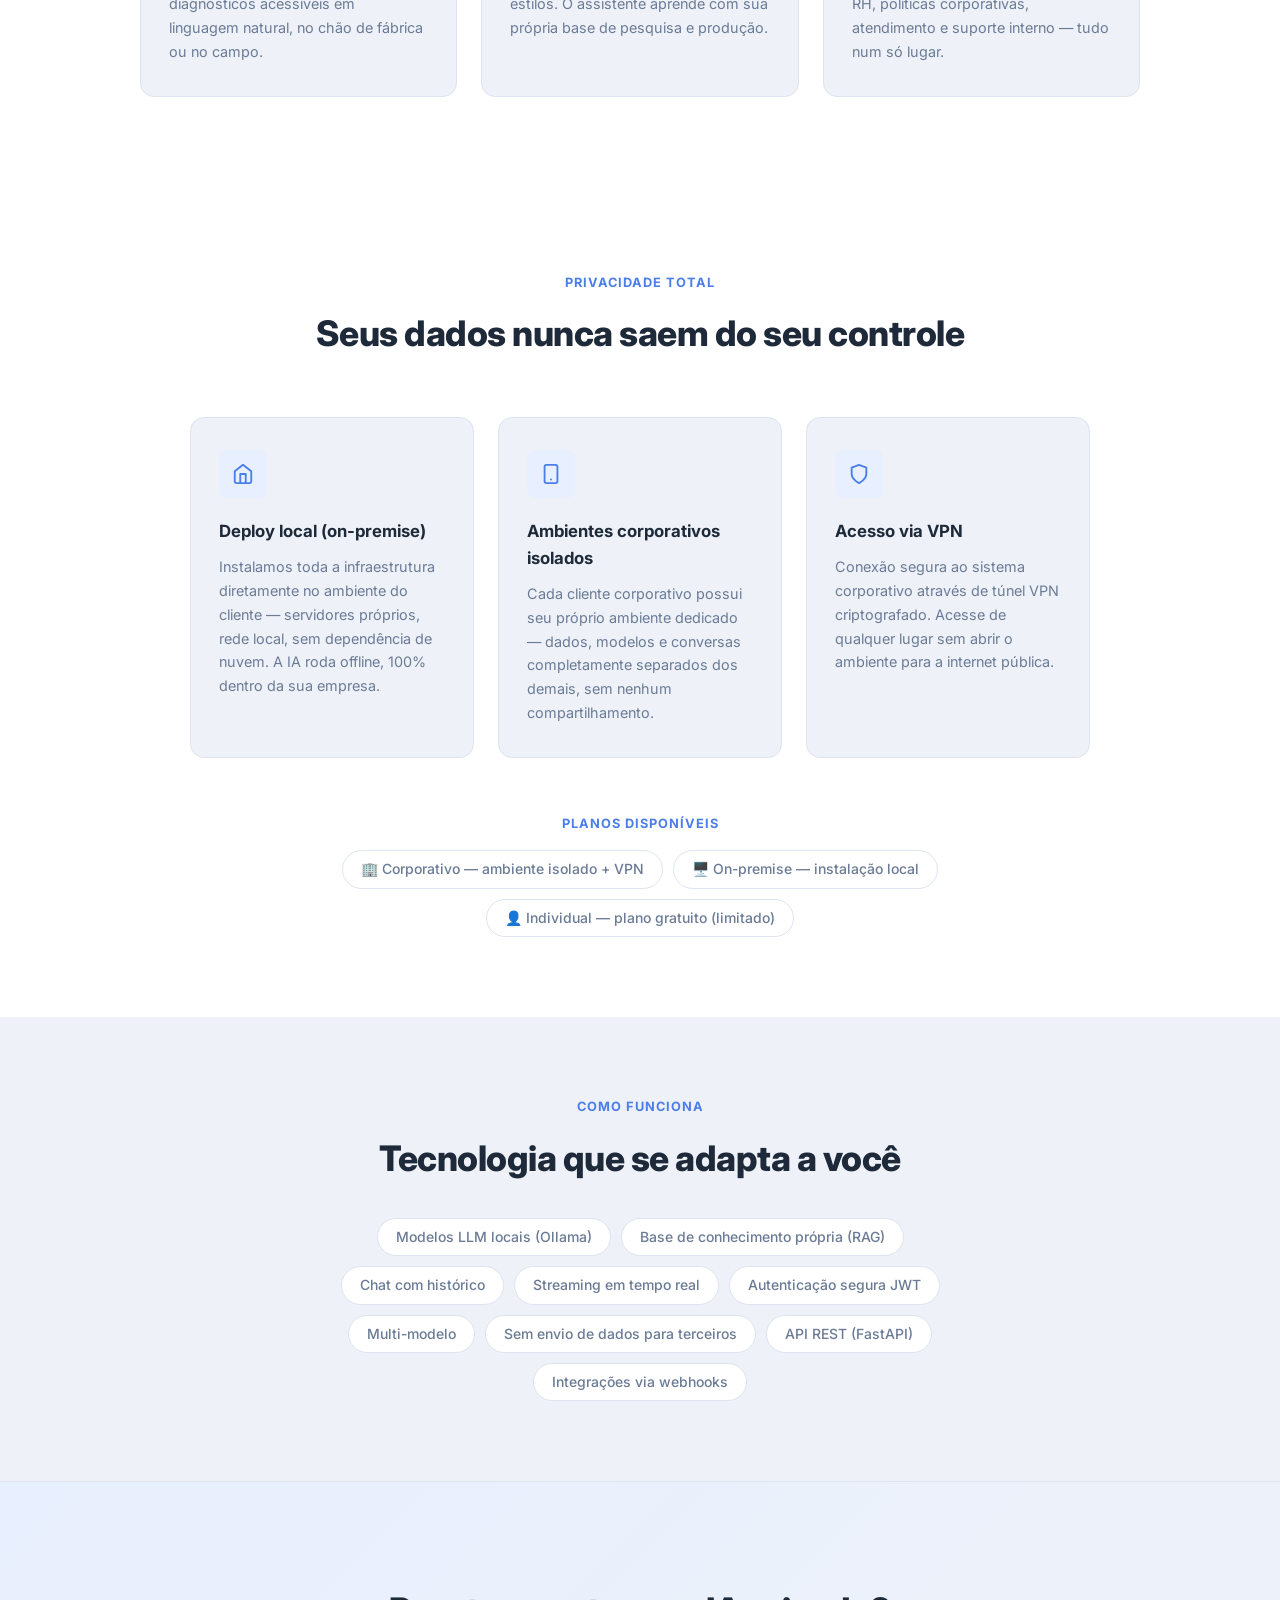
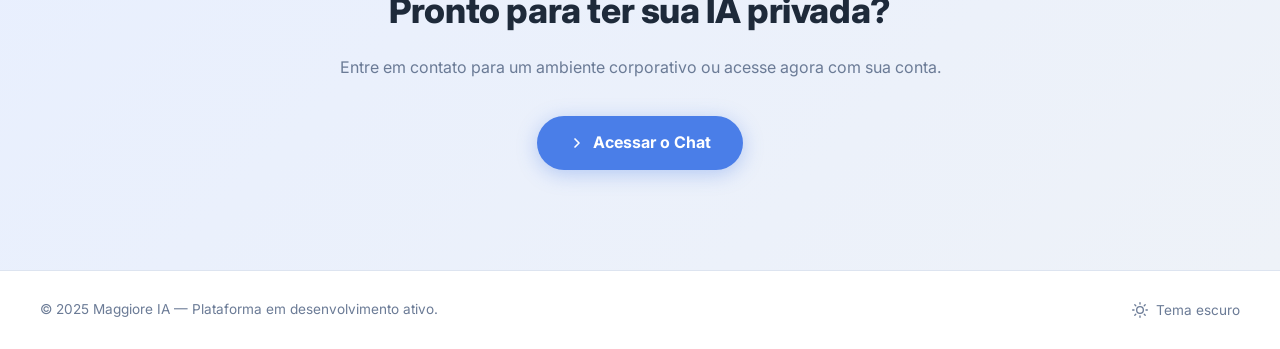
==== commit dc9b2776: "feat: histórico de chat, sidebar de sessões e persistência PostgreSQL Backend: - Autenticação real v" ====
--- a/static/index.html
+++ b/static/index.html
@@ -411,20 +411,21 @@
     <div class="lp-hero-inner">
       <div class="lp-badge">
         <span class="lp-badge-dot"></span>
-        Plataforma SaaS · FastAPI + Ollama
+        Assistente pessoal e corporativo · 100% privado
       </div>
       <h1>
-        IA de suporte técnico<br>
-        para <span class="highlight">áudio e vídeo</span>
+        IA que trabalha com você,<br>
+        no seu <span class="highlight">ambiente privado</span>
       </h1>
       <p class="lead">
-        Chat inteligente com modelos de linguagem locais via Ollama.
-        Estrutura pronta para RAG, integrações e multi-cliente.
+        Um assistente inteligente com base de conhecimento personalizada para
+        qualquer área — jurídica, médica, contábil, técnica e muito mais.
+        Seus dados nunca saem do seu controle.
       </p>
       <div class="lp-cta-group">
         <a href="/static/login.html" class="btn-primary">
           <svg width="16" height="16" viewBox="0 0 24 24" fill="none" stroke="currentColor" stroke-width="2.5" stroke-linecap="round" stroke-linejoin="round"><polyline points="9 18 15 12 9 6"/></svg>
-          Entrar no Chat
+          Acessar o Chat
         </a>
         <a href="https://github.com/caiomaggiore/Maggiore-IA-WebUI" target="_blank" rel="noopener" class="btn-outline">
           <svg width="16" height="16" viewBox="0 0 24 24" fill="currentColor"><path d="M12 0C5.37 0 0 5.37 0 12c0 5.3 3.44 9.8 8.21 11.39.6.11.82-.26.82-.58v-2.03c-3.34.73-4.04-1.61-4.04-1.61-.55-1.39-1.34-1.76-1.34-1.76-1.09-.75.08-.73.08-.73 1.2.08 1.84 1.24 1.84 1.24 1.07 1.83 2.81 1.3 3.5.99.11-.78.42-1.3.76-1.6-2.67-.3-5.47-1.33-5.47-5.93 0-1.31.47-2.38 1.24-3.22-.13-.3-.54-1.52.12-3.17 0 0 1.01-.32 3.3 1.23a11.5 11.5 0 0 1 3-.4c1.02 0 2.04.14 3 .4 2.29-1.55 3.3-1.23 3.3-1.23.66 1.65.24 2.87.12 3.17.77.84 1.24 1.91 1.24 3.22 0 4.61-2.81 5.63-5.48 5.92.43.37.81 1.1.81 2.22v3.29c0 .32.22.7.83.58C20.57 21.8 24 17.3 24 12c0-6.63-5.37-12-12-12z"/></svg>
@@ -434,87 +435,123 @@
     </div>
   </section>
 
-  <!-- Features -->
+  <!-- Para quem é -->
   <section class="lp-features">
-    <p class="lp-section-label">O que está incluído</p>
-    <h2 class="lp-section-title">Tudo pronto para crescer</h2>
+    <p class="lp-section-label">Para quem é</p>
+    <h2 class="lp-section-title">Um assistente para cada profissão</h2>
     <div class="lp-grid">
       <div class="lp-card">
         <div class="lp-card-icon">
-          <svg width="22" height="22" viewBox="0 0 24 24" fill="none" stroke="currentColor" stroke-width="2" stroke-linecap="round" stroke-linejoin="round"><path d="M21 15a2 2 0 0 1-2 2H7l-4 4V5a2 2 0 0 1 2-2h14a2 2 0 0 1 2 2z"/></svg>
-        </div>
-        <h3>Chat com streaming</h3>
-        <p>Respostas token por token via NDJSON. Suporte a múltiplos modelos Ollama com seleção dinâmica.</p>
+          <svg width="22" height="22" viewBox="0 0 24 24" fill="none" stroke="currentColor" stroke-width="2" stroke-linecap="round" stroke-linejoin="round"><path d="M14 2H6a2 2 0 0 0-2 2v16a2 2 0 0 0 2 2h12a2 2 0 0 0 2-2V8z"/><polyline points="14 2 14 8 20 8"/><line x1="16" y1="13" x2="8" y2="13"/><line x1="16" y1="17" x2="8" y2="17"/><polyline points="10 9 9 9 8 9"/></svg>
+        </div>
+        <h3>Jurídico</h3>
+        <p>Consulte contratos, peças processuais e legislação com suporte de uma base de conhecimento especializada no seu escritório.</p>
       </div>
       <div class="lp-card">
         <div class="lp-card-icon">
-          <svg width="22" height="22" viewBox="0 0 24 24" fill="none" stroke="currentColor" stroke-width="2" stroke-linecap="round" stroke-linejoin="round"><rect x="3" y="11" width="18" height="11" rx="2" ry="2"/><path d="M7 11V7a5 5 0 0 1 10 0v4"/></svg>
-        </div>
-        <h3>Autenticação JWT</h3>
-        <p>Login seguro com tokens JWT. Sessão persistida no browser e renovação transparente.</p>
+          <svg width="22" height="22" viewBox="0 0 24 24" fill="none" stroke="currentColor" stroke-width="2" stroke-linecap="round" stroke-linejoin="round"><path d="M22 12h-4l-3 9L9 3l-3 9H2"/></svg>
+        </div>
+        <h3>Saúde</h3>
+        <p>Acesse protocolos, referências e literatura médica de forma ágil, com privacidade total dos dados do consultório.</p>
       </div>
       <div class="lp-card">
         <div class="lp-card-icon">
-          <svg width="22" height="22" viewBox="0 0 24 24" fill="none" stroke="currentColor" stroke-width="2" stroke-linecap="round" stroke-linejoin="round"><polyline points="22 12 18 12 15 21 9 3 6 12 2 12"/></svg>
-        </div>
-        <h3>Proxy para Ollama</h3>
-        <p>FastAPI encaminha as requisições ao Ollama local ou remoto, com suporte a streaming e opções de geração.</p>
+          <svg width="22" height="22" viewBox="0 0 24 24" fill="none" stroke="currentColor" stroke-width="2" stroke-linecap="round" stroke-linejoin="round"><line x1="12" y1="1" x2="12" y2="23"/><path d="M17 5H9.5a3.5 3.5 0 0 0 0 7h5a3.5 3.5 0 0 1 0 7H6"/></svg>
+        </div>
+        <h3>Contábil e Financeiro</h3>
+        <p>Suporte para interpretação de normas fiscais, legislação tributária e rotinas contábeis do dia a dia.</p>
       </div>
       <div class="lp-card">
         <div class="lp-card-icon">
-          <svg width="22" height="22" viewBox="0 0 24 24" fill="none" stroke="currentColor" stroke-width="2" stroke-linecap="round" stroke-linejoin="round"><circle cx="12" cy="12" r="3"/><path d="M19.07 4.93a10 10 0 0 1 0 14.14M4.93 4.93a10 10 0 0 0 0 14.14"/></svg>
-        </div>
-        <h3>RAG ready</h3>
-        <p>Estrutura preparada para integrar base de conhecimento técnica com Qdrant ou Chroma (documentos Q-SYS, AV).</p>
+          <svg width="22" height="22" viewBox="0 0 24 24" fill="none" stroke="currentColor" stroke-width="2" stroke-linecap="round" stroke-linejoin="round"><polygon points="12 2 2 7 12 12 22 7 12 2"/><polyline points="2 17 12 22 22 17"/><polyline points="2 12 12 17 22 12"/></svg>
+        </div>
+        <h3>Técnico e Industrial</h3>
+        <p>Manuais, procedimentos e diagnósticos acessíveis em linguagem natural, no chão de fábrica ou no campo.</p>
       </div>
       <div class="lp-card">
         <div class="lp-card-icon">
-          <svg width="22" height="22" viewBox="0 0 24 24" fill="none" stroke="currentColor" stroke-width="2" stroke-linecap="round" stroke-linejoin="round"><rect x="2" y="3" width="20" height="14" rx="2"/><path d="M8 21h8M12 17v4"/></svg>
-        </div>
-        <h3>Interface moderna</h3>
-        <p>Frontend HTML/JS com tema claro/escuro, streaming visual, seleção de modelo e temperatura ajustável.</p>
+          <svg width="22" height="22" viewBox="0 0 24 24" fill="none" stroke="currentColor" stroke-width="2" stroke-linecap="round" stroke-linejoin="round"><path d="M12 20h9"/><path d="M16.5 3.5a2.121 2.121 0 0 1 3 3L7 19l-4 1 1-4L16.5 3.5z"/></svg>
+        </div>
+        <h3>Escritores e Criativos</h3>
+        <p>Organize referências, rascunhos e estilos. O assistente aprende com sua própria base de pesquisa e produção.</p>
       </div>
       <div class="lp-card">
         <div class="lp-card-icon">
-          <svg width="22" height="22" viewBox="0 0 24 24" fill="none" stroke="currentColor" stroke-width="2" stroke-linecap="round" stroke-linejoin="round"><path d="M4 4h16c1.1 0 2 .9 2 2v12c0 1.1-.9 2-2 2H4c-1.1 0-2-.9-2-2V6c0-1.1.9-2 2-2z"/><polyline points="22,6 12,13 2,6"/></svg>
-        </div>
-        <h3>Integrações futuras</h3>
-        <p>Stubs para n8n (webhooks), MCP (ferramentas ativas) e multi-cliente. Fácil de expandir.</p>
+          <svg width="22" height="22" viewBox="0 0 24 24" fill="none" stroke="currentColor" stroke-width="2" stroke-linecap="round" stroke-linejoin="round"><rect x="2" y="7" width="20" height="14" rx="2" ry="2"/><path d="M16 21V5a2 2 0 0 0-2-2h-4a2 2 0 0 0-2 2v16"/></svg>
+        </div>
+        <h3>Qualquer empresa</h3>
+        <p>Treinamentos internos, manuais de RH, políticas corporativas, atendimento e suporte interno — tudo num só lugar.</p>
       </div>
     </div>
   </section>
 
-  <!-- Stack -->
+  <!-- Privacidade e deployment -->
+  <section class="lp-stack" style="background: var(--bg-card);">
+    <p class="lp-section-label">Privacidade total</p>
+    <h2 class="lp-section-title">Seus dados nunca saem do seu controle</h2>
+    <div class="lp-grid" style="max-width:900px; margin: 0 auto 56px;">
+      <div class="lp-card" style="text-align:left;">
+        <div class="lp-card-icon">
+          <svg width="22" height="22" viewBox="0 0 24 24" fill="none" stroke="currentColor" stroke-width="2" stroke-linecap="round" stroke-linejoin="round"><path d="M3 9l9-7 9 7v11a2 2 0 0 1-2 2H5a2 2 0 0 1-2-2z"/><polyline points="9 22 9 12 15 12 15 22"/></svg>
+        </div>
+        <h3>Deploy local (on-premise)</h3>
+        <p>Instalamos toda a infraestrutura diretamente no ambiente do cliente — servidores próprios, rede local, sem dependência de nuvem. A IA roda offline, 100% dentro da sua empresa.</p>
+      </div>
+      <div class="lp-card" style="text-align:left;">
+        <div class="lp-card-icon">
+          <svg width="22" height="22" viewBox="0 0 24 24" fill="none" stroke="currentColor" stroke-width="2" stroke-linecap="round" stroke-linejoin="round"><rect x="5" y="2" width="14" height="20" rx="2" ry="2"/><line x1="12" y1="18" x2="12.01" y2="18"/></svg>
+        </div>
+        <h3>Ambientes corporativos isolados</h3>
+        <p>Cada cliente corporativo possui seu próprio ambiente dedicado — dados, modelos e conversas completamente separados dos demais, sem nenhum compartilhamento.</p>
+      </div>
+      <div class="lp-card" style="text-align:left;">
+        <div class="lp-card-icon">
+          <svg width="22" height="22" viewBox="0 0 24 24" fill="none" stroke="currentColor" stroke-width="2" stroke-linecap="round" stroke-linejoin="round"><path d="M12 22s8-4 8-10V5l-8-3-8 3v7c0 6 8 10 8 10z"/></svg>
+        </div>
+        <h3>Acesso via VPN</h3>
+        <p>Conexão segura ao sistema corporativo através de túnel VPN criptografado. Acesse de qualquer lugar sem abrir o ambiente para a internet pública.</p>
+      </div>
+    </div>
+    <p class="lp-section-label" style="margin-bottom:16px;">Planos disponíveis</p>
+    <div class="lp-stack-pills">
+      <span class="pill">🏢 Corporativo — ambiente isolado + VPN</span>
+      <span class="pill">🖥️ On-premise — instalação local</span>
+      <span class="pill">👤 Individual — plano gratuito (limitado)</span>
+    </div>
+  </section>
+
+  <!-- Como funciona -->
   <section class="lp-stack">
-    <p class="lp-section-label">Stack técnica</p>
-    <h2 class="lp-section-title" style="margin-bottom:32px;">Construído com ferramentas modernas</h2>
+    <p class="lp-section-label">Como funciona</p>
+    <h2 class="lp-section-title" style="margin-bottom:32px;">Tecnologia que se adapta a você</h2>
     <div class="lp-stack-pills">
-      <span class="pill">Python 3.14</span>
-      <span class="pill">FastAPI</span>
-      <span class="pill">Uvicorn</span>
-      <span class="pill">Ollama</span>
-      <span class="pill">httpx async</span>
-      <span class="pill">JWT</span>
-      <span class="pill">Pydantic v2</span>
-      <span class="pill">HTML / CSS / JS</span>
-      <span class="pill">Streaming NDJSON</span>
-      <span class="pill">RAG (em breve)</span>
+      <span class="pill">Modelos LLM locais (Ollama)</span>
+      <span class="pill">Base de conhecimento própria (RAG)</span>
+      <span class="pill">Chat com histórico</span>
+      <span class="pill">Streaming em tempo real</span>
+      <span class="pill">Autenticação segura JWT</span>
+      <span class="pill">Multi-modelo</span>
+      <span class="pill">Sem envio de dados para terceiros</span>
+      <span class="pill">API REST (FastAPI)</span>
+      <span class="pill">Integrações via webhooks</span>
     </div>
   </section>
 
   <!-- CTA final -->
   <section class="lp-cta">
-    <h2>Pronto para começar?</h2>
-    <p>Acesse o chat com suas credenciais e converse com a IA agora.</p>
-    <a href="/static/login.html" class="btn-primary">
-      <svg width="16" height="16" viewBox="0 0 24 24" fill="none" stroke="currentColor" stroke-width="2.5" stroke-linecap="round" stroke-linejoin="round"><polyline points="9 18 15 12 9 6"/></svg>
-      Acessar o Chat
-    </a>
+    <h2>Pronto para ter sua IA privada?</h2>
+    <p>Entre em contato para um ambiente corporativo ou acesse agora com sua conta.</p>
+    <div class="lp-cta-group">
+      <a href="/static/login.html" class="btn-primary">
+        <svg width="16" height="16" viewBox="0 0 24 24" fill="none" stroke="currentColor" stroke-width="2.5" stroke-linecap="round" stroke-linejoin="round"><polyline points="9 18 15 12 9 6"/></svg>
+        Acessar o Chat
+      </a>
+    </div>
   </section>
 
   <!-- Footer -->
   <footer class="lp-footer">
-    <p>© 2025 Maggiore IA — Plataforma em desenvolvimento.</p>
+    <p>© 2025 Maggiore IA — Plataforma em desenvolvimento ativo.</p>
     <button class="theme-toggle" id="lp-theme-btn" aria-label="Alternar tema">
       <svg id="lp-icon-sun" width="16" height="16" viewBox="0 0 24 24" fill="none" stroke="currentColor" stroke-width="2" stroke-linecap="round" stroke-linejoin="round"><circle cx="12" cy="12" r="5"/><line x1="12" y1="1" x2="12" y2="3"/><line x1="12" y1="21" x2="12" y2="23"/><line x1="4.22" y1="4.22" x2="5.64" y2="5.64"/><line x1="18.36" y1="18.36" x2="19.78" y2="19.78"/><line x1="1" y1="12" x2="3" y2="12"/><line x1="21" y1="12" x2="23" y2="12"/><line x1="4.22" y1="19.78" x2="5.64" y2="18.36"/><line x1="18.36" y1="5.64" x2="19.78" y2="4.22"/></svg>
       <svg id="lp-icon-moon" width="16" height="16" viewBox="0 0 24 24" fill="none" stroke="currentColor" stroke-width="2" stroke-linecap="round" stroke-linejoin="round" style="display:none"><path d="M21 12.79A9 9 0 1 1 11.21 3 7 7 0 0 0 21 12.79z"/></svg>
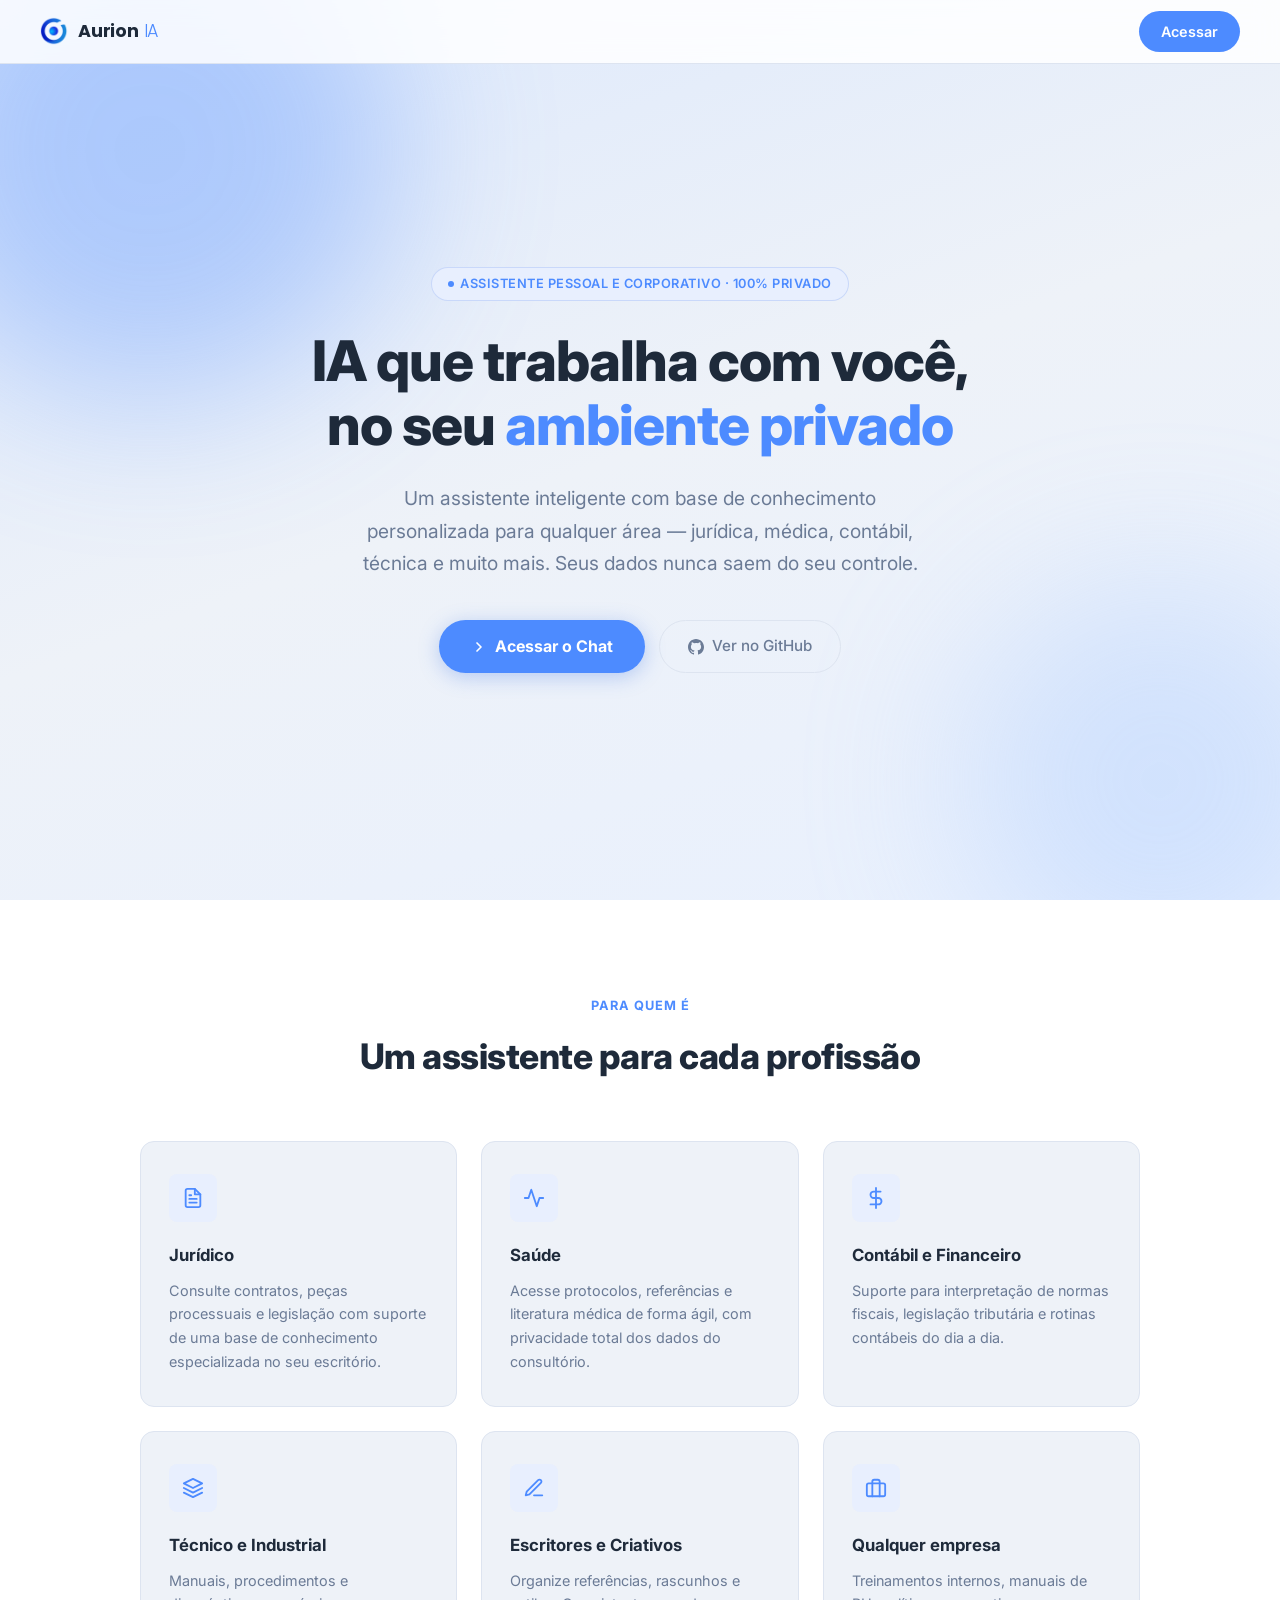
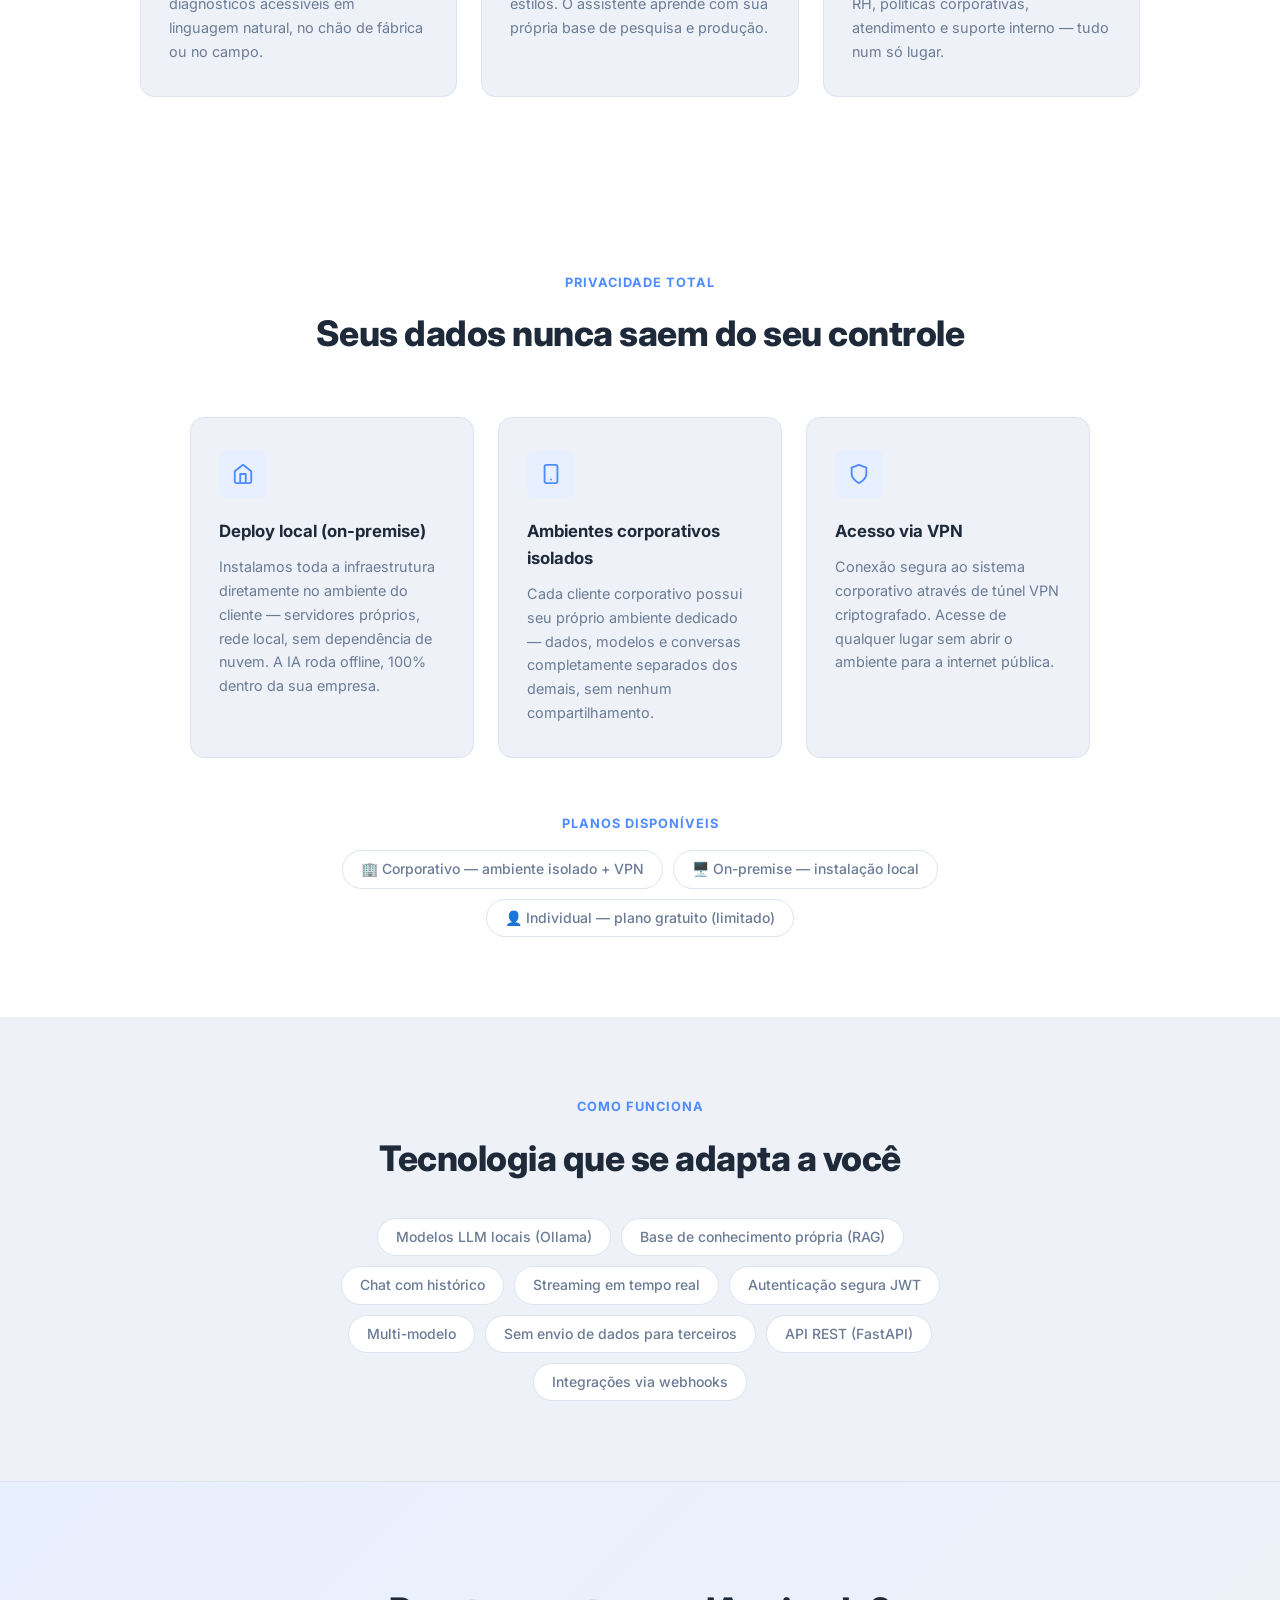
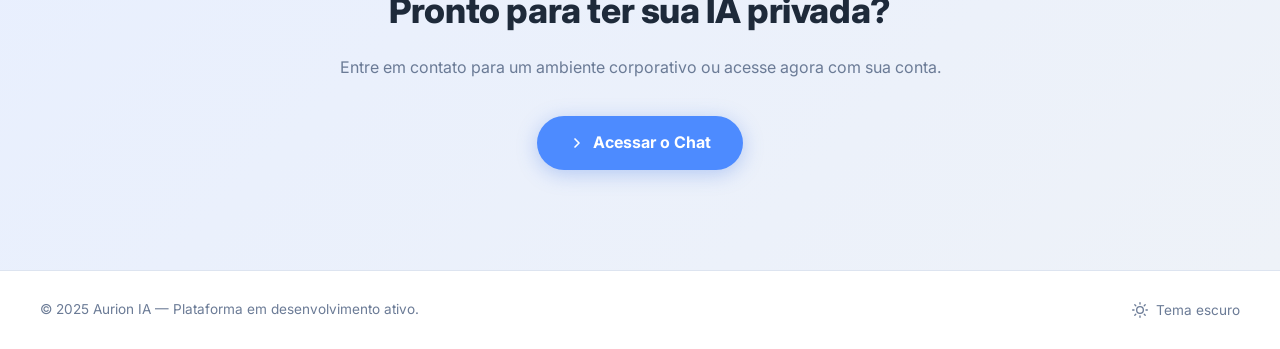
==== commit 4fcc1cdc: "UI: tema, ícone cérebro por tema, sidebar e model picker - Ícone cérebro (model picker + Pensando) c" ====
--- a/static/index.html
+++ b/static/index.html
@@ -3,7 +3,8 @@
 <head>
   <meta charset="UTF-8">
   <meta name="viewport" content="width=device-width, initial-scale=1.0">
-  <title>Maggiore IA — Suporte Técnico Inteligente</title>
+  <title>Aurion IA — Suporte Técnico Inteligente</title>
+  <link rel="icon" type="image/png" href="/static/image/aurion-icon-v3.1.png">
   <link rel="stylesheet" href="/static/css/base.css">
   <style>
     /* ── Landing exclusivo ── */
@@ -34,21 +35,25 @@
     }
 
     .lp-nav-logo {
+      font-family: var(--font-brand);
       font-size: 1.1rem;
+      letter-spacing: -0.2px;
+      display: flex;
+      align-items: center;
+      gap: 10px;
+    }
+    .lp-nav-logo .lp-nav-icon {
+      width: 28px;
+      height: 28px;
+      object-fit: contain;
+    }
+    .lp-nav-logo .brand-aurion {
       font-weight: 700;
       color: var(--text);
-      letter-spacing: -0.2px;
-      display: flex;
-      align-items: center;
-      gap: 10px;
-    }
-
-    .lp-nav-logo .logo-dot {
-      width: 8px;
-      height: 8px;
-      border-radius: 50%;
-      background: var(--accent);
-      display: inline-block;
+    }
+    .lp-nav-logo .brand-ia {
+      font-weight: 300;
+      color: var(--accent);
     }
 
     .lp-nav a.btn-nav {
@@ -400,8 +405,8 @@
   <!-- Navbar -->
   <nav class="lp-nav">
     <div class="lp-nav-logo">
-      <span class="logo-dot"></span>
-      <span>Maggiore IA</span>
+      <img src="/static/image/aurion-icon-v3.1.png" alt="" class="lp-nav-icon" width="28" height="28">
+      <span class="lp-brand"><span class="brand-aurion">Aurion</span> <span class="brand-ia">IA</span></span>
     </div>
     <a href="/static/login.html" class="btn-nav">Acessar</a>
   </nav>
@@ -551,7 +556,7 @@
 
   <!-- Footer -->
   <footer class="lp-footer">
-    <p>© 2025 Maggiore IA — Plataforma em desenvolvimento ativo.</p>
+    <p>© 2025 Aurion IA — Plataforma em desenvolvimento ativo.</p>
     <button class="theme-toggle" id="lp-theme-btn" aria-label="Alternar tema">
       <svg id="lp-icon-sun" width="16" height="16" viewBox="0 0 24 24" fill="none" stroke="currentColor" stroke-width="2" stroke-linecap="round" stroke-linejoin="round"><circle cx="12" cy="12" r="5"/><line x1="12" y1="1" x2="12" y2="3"/><line x1="12" y1="21" x2="12" y2="23"/><line x1="4.22" y1="4.22" x2="5.64" y2="5.64"/><line x1="18.36" y1="18.36" x2="19.78" y2="19.78"/><line x1="1" y1="12" x2="3" y2="12"/><line x1="21" y1="12" x2="23" y2="12"/><line x1="4.22" y1="19.78" x2="5.64" y2="18.36"/><line x1="18.36" y1="5.64" x2="19.78" y2="4.22"/></svg>
       <svg id="lp-icon-moon" width="16" height="16" viewBox="0 0 24 24" fill="none" stroke="currentColor" stroke-width="2" stroke-linecap="round" stroke-linejoin="round" style="display:none"><path d="M21 12.79A9 9 0 1 1 11.21 3 7 7 0 0 0 21 12.79z"/></svg>
--- a/static/css/base.css
+++ b/static/css/base.css
@@ -1,8 +1,13 @@
 /* base.css — estilos base, variáveis e login */
 @import url('https://fonts.googleapis.com/css2?family=Inter:wght@400;500;600;700&display=swap');
+@import url('https://fonts.googleapis.com/css2?family=Poppins:wght@300;400;500;600;700&display=swap');
 
 :root {
-  /* Paleta pastel/azul */
+  /* Marca Aurion IA */
+  --aurion-light:    #4D8BFF;
+  --aurion-dark:    #0A192F;
+
+  /* Paleta (tons claros com Aurion) */
   --bg-page:         #eef2f8;
   --bg-card:         #ffffff;
   --bg-header:       #ffffff;
@@ -14,8 +19,8 @@
   --text-muted:      #6b7b96;
   --text-light:      #9aabc2;
 
-  --accent:          #4a7ee8;
-  --accent-hover:    #3366d6;
+  --accent:          var(--aurion-light);
+  --accent-hover:    #3d7ae8;
   --accent-soft:     #e8effe;
 
   --danger:          #e05a6b;
@@ -30,23 +35,30 @@
   --shadow-md:       0 4px 16px rgba(74, 126, 232, 0.12);
 
   --font:            'Inter', -apple-system, BlinkMacSystemFont, 'Segoe UI', sans-serif;
-}
-
-/* ── Tema escuro ──────────────────────────────────────────────────────────── */
+  --font-brand:      'Poppins', var(--font);
+
+  /* Ícone cérebro: tema claro = azul escuro */
+  --brain-icon-color: var(--aurion-dark);
+}
+
+/* ── Tema escuro (Aurion dark) ─────────────────────────────────────────────── */
 [data-theme="dark"] {
-  --bg-page:         #111827;
-  --bg-card:         #1f2937;
-  --bg-header:       #1f2937;
+  /* Ícone cérebro: tema escuro = azul claro */
+  --brain-icon-color: var(--aurion-light);
+
+  --bg-page:         #0A192F;
+  --bg-card:         #112240;
+  --bg-header:       #0A192F;
   --bg-user-msg:     #1e3a5f;
-  --border:          #374151;
-  --border-focus:    #60a5fa;
-
-  --text:            #f1f5f9;
+  --border:          #233554;
+  --border-focus:    #4D8BFF;
+
+  --text:            #e6f1ff;
   --text-muted:      #94a3b8;
   --text-light:      #64748b;
 
-  --accent:          #60a5fa;
-  --accent-hover:    #3b82f6;
+  --accent:          var(--aurion-light);
+  --accent-hover:    #6b9dff;
   --accent-soft:     #1e3a5f;
 
   --danger:          #f87171;
@@ -57,7 +69,7 @@
 }
 
 [data-theme="dark"] .login-page {
-  background: linear-gradient(145deg, #0f172a 0%, #111827 60%, #1e293b 100%);
+  background: linear-gradient(145deg, #020c1b 0%, #0A192F 60%, #112240 100%);
 }
 
 *, *::before, *::after {
@@ -97,10 +109,23 @@
 
 .login-box h1 {
   font-size: 1.75rem;
-  font-weight: 700;
   color: var(--text);
   text-align: center;
   letter-spacing: -0.3px;
+}
+.login-box h1.login-brand {
+  font-family: var(--font-brand);
+}
+.login-box h1.login-brand .brand-aurion {
+  font-weight: 700;
+  color: #0A192F;
+}
+.login-box h1.login-brand .brand-ia {
+  font-weight: 300;
+  color: var(--accent);
+}
+[data-theme="dark"] .login-box h1.login-brand .brand-aurion {
+  color: var(--text);
 }
 
 .login-box .subtitle {
@@ -177,3 +202,31 @@
 .login-error:empty {
   display: none;
 }
+
+/* Toast (notificações leves) */
+.toast-msg {
+  position: fixed;
+  bottom: 24px;
+  left: 50%;
+  transform: translateX(-50%);
+  padding: 12px 20px;
+  background: var(--bg-card);
+  border: 1.5px solid var(--border);
+  border-radius: var(--radius-md);
+  box-shadow: var(--shadow-md);
+  font-size: 0.875rem;
+  color: var(--text);
+  z-index: 1000;
+  animation: toastIn 0.25s ease;
+}
+
+.toast-msg.toast-error {
+  color: var(--danger);
+  border-color: var(--danger);
+  background: var(--danger-soft);
+}
+
+@keyframes toastIn {
+  from { opacity: 0; transform: translateX(-50%) translateY(10px); }
+  to   { opacity: 1; transform: translateX(-50%) translateY(0); }
+}
